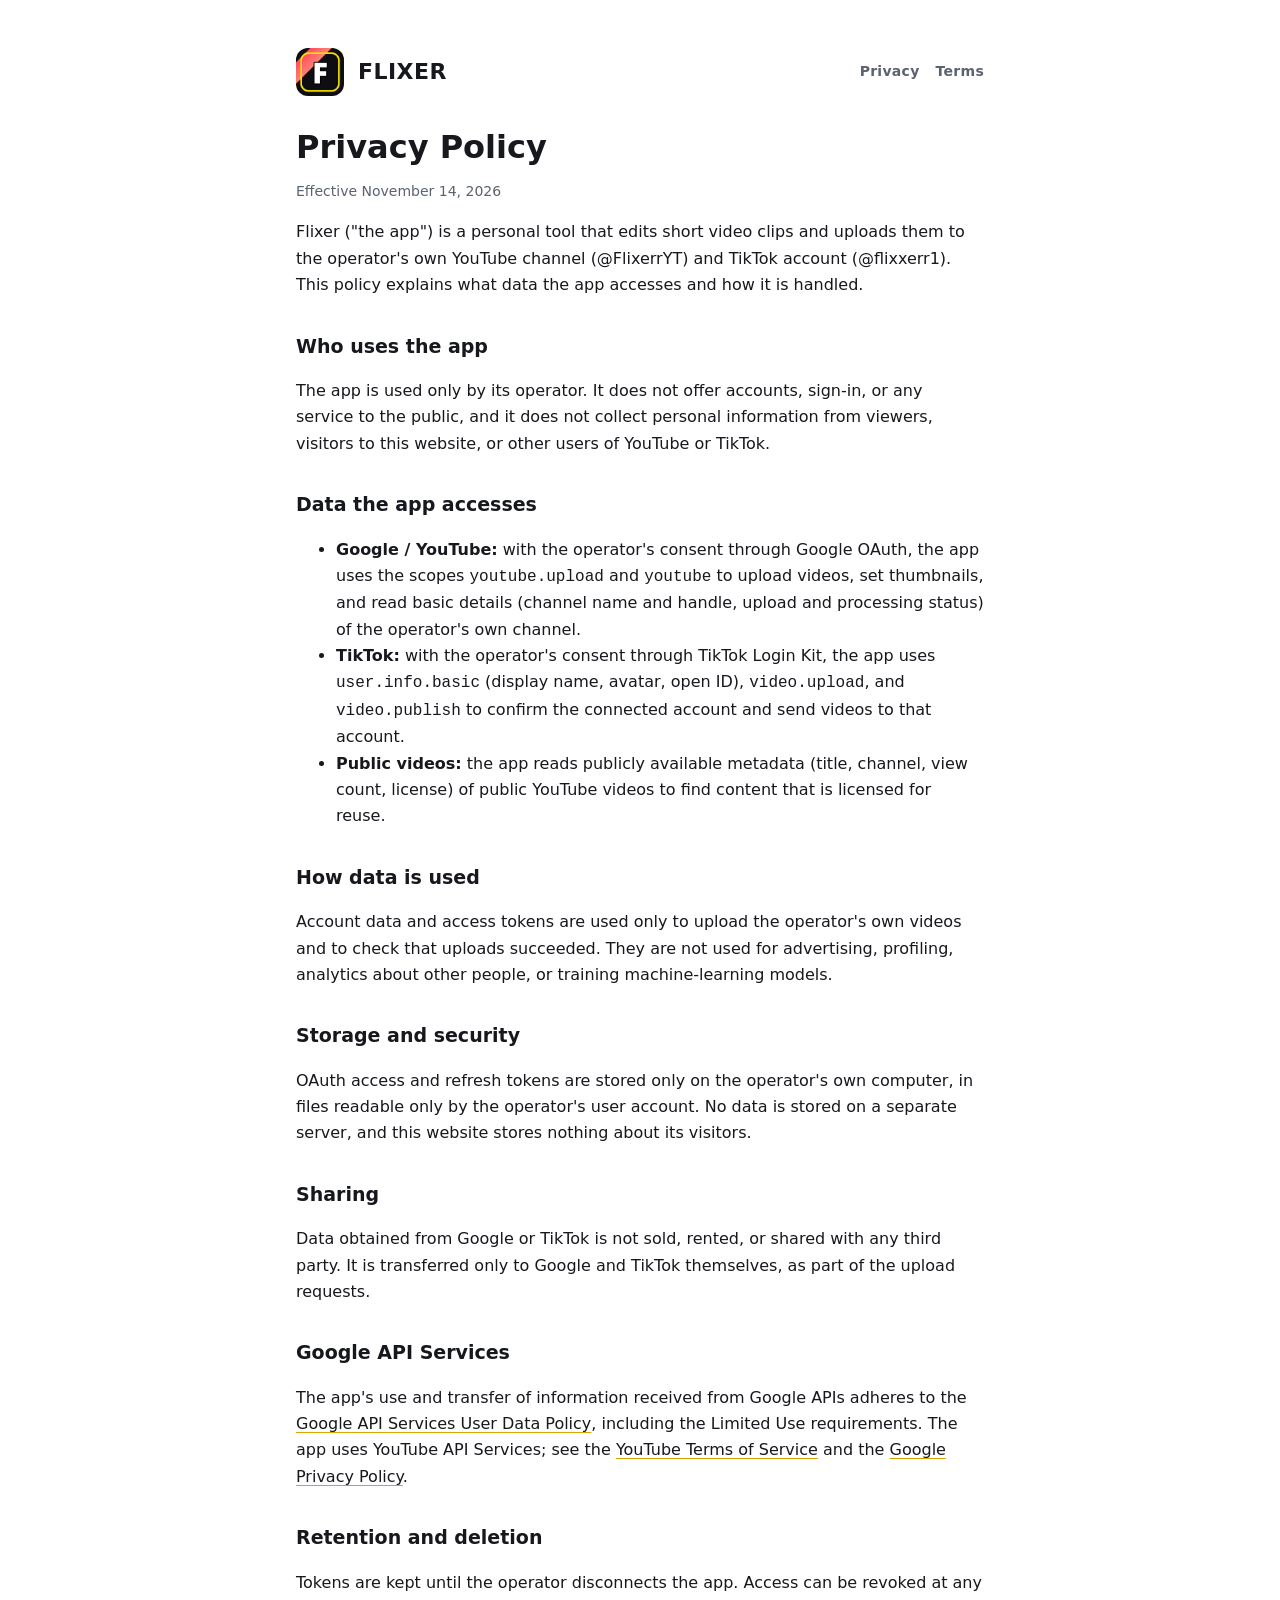
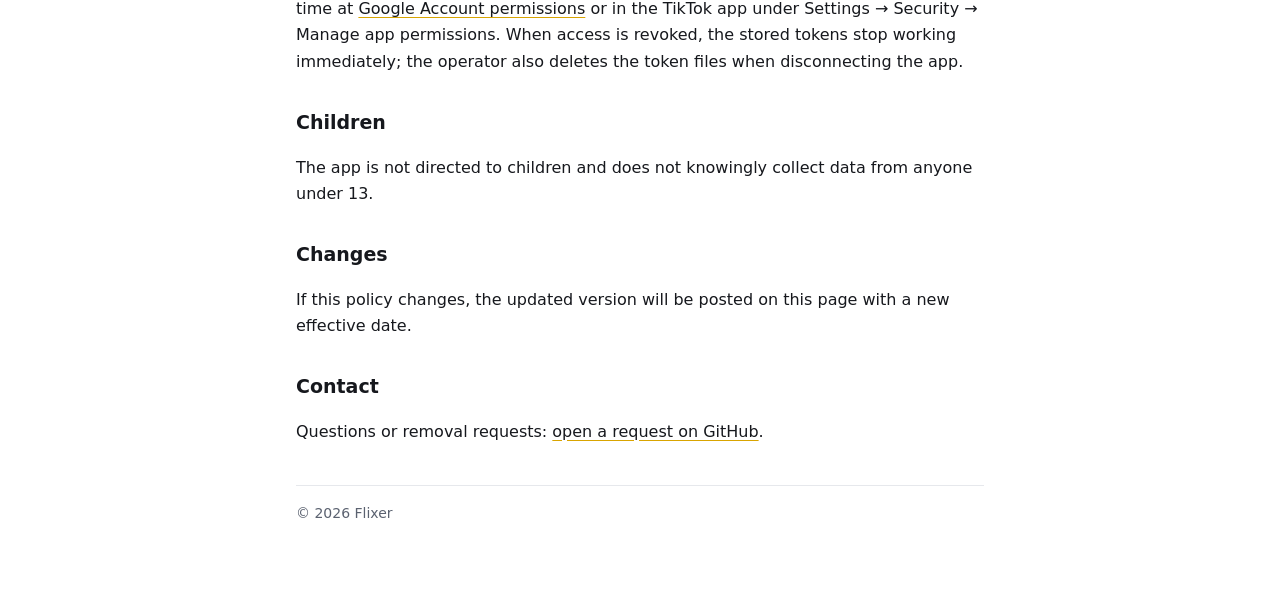
==== privacy.html @ b72991ff "Flixer home, privacy policy and terms Co-Authored-By: Claude Opus 5.5 <noreply@anthropic.com>" ====
<!doctype html>
<html lang="en">
<head>
<meta charset="utf-8">
<meta name="viewport" content="width=device-width, initial-scale=1">
<title>Flixer Privacy Policy</title>
<meta name="description" content="How the Flixer app handles data from YouTube and TikTok.">
<link rel="icon" href="icon.png">
<link rel="stylesheet" href="style.css">
</head>
<body>
<main>
  <header><img src="icon.png" alt=""><a href="./">FLIXER</a>
    <nav><a href="privacy.html">Privacy</a><a href="terms.html">Terms</a></nav></header>
  <h1>Privacy Policy</h1>
  <p class="muted">Effective November 14, 2026</p>

  <p>Flixer ("the app") is a personal tool that edits short video clips and uploads them to the operator's own YouTube channel (@FlixerrYT) and TikTok account (@flixxerr1). This policy explains what data the app accesses and how it is handled.</p>

  <h2>Who uses the app</h2>
  <p>The app is used only by its operator. It does not offer accounts, sign-in, or any service to the public, and it does not collect personal information from viewers, visitors to this website, or other users of YouTube or TikTok.</p>

  <h2>Data the app accesses</h2>
  <ul>
    <li><strong>Google / YouTube:</strong> with the operator's consent through Google OAuth, the app uses the scopes <code>youtube.upload</code> and <code>youtube</code> to upload videos, set thumbnails, and read basic details (channel name and handle, upload and processing status) of the operator's own channel.</li>
    <li><strong>TikTok:</strong> with the operator's consent through TikTok Login Kit, the app uses <code>user.info.basic</code> (display name, avatar, open ID), <code>video.upload</code>, and <code>video.publish</code> to confirm the connected account and send videos to that account.</li>
    <li><strong>Public videos:</strong> the app reads publicly available metadata (title, channel, view count, license) of public YouTube videos to find content that is licensed for reuse.</li>
  </ul>

  <h2>How data is used</h2>
  <p>Account data and access tokens are used only to upload the operator's own videos and to check that uploads succeeded. They are not used for advertising, profiling, analytics about other people, or training machine-learning models.</p>

  <h2>Storage and security</h2>
  <p>OAuth access and refresh tokens are stored only on the operator's own computer, in files readable only by the operator's user account. No data is stored on a separate server, and this website stores nothing about its visitors.</p>

  <h2>Sharing</h2>
  <p>Data obtained from Google or TikTok is not sold, rented, or shared with any third party. It is transferred only to Google and TikTok themselves, as part of the upload requests.</p>

  <h2>Google API Services</h2>
  <p>The app's use and transfer of information received from Google APIs adheres to the <a href="https://developers.google.com/terms/api-services-user-data-policy">Google API Services User Data Policy</a>, including the Limited Use requirements. The app uses YouTube API Services; see the <a href="https://www.youtube.com/t/terms">YouTube Terms of Service</a> and the <a href="https://policies.google.com/privacy">Google Privacy Policy</a>.</p>

  <h2>Retention and deletion</h2>
  <p>Tokens are kept until the operator disconnects the app. Access can be revoked at any time at <a href="https://myaccount.google.com/permissions">Google Account permissions</a> or in the TikTok app under Settings → Security → Manage app permissions. When access is revoked, the stored tokens stop working immediately; the operator also deletes the token files when disconnecting the app.</p>

  <h2>Children</h2>
  <p>The app is not directed to children and does not knowingly collect data from anyone under 13.</p>

  <h2>Changes</h2>
  <p>If this policy changes, the updated version will be posted on this page with a new effective date.</p>

  <h2>Contact</h2>
  <p>Questions or removal requests: <a href="https://github.com/T0RAA/flixer-site/issues/new">open a request on GitHub</a>.</p>
  <hr><p class="muted">© 2026 Flixer</p>
</main>
</body>
</html>
---- style.css ----
:root { --bg: #ffffff; --fg: #16181d; --muted: #5b6270; --accent: #d9a400; --line: #e6e8ec; }
@media (prefers-color-scheme: dark) { :root { --bg: #111317; --fg: #eceef2; --muted: #9aa1ad; --accent: #ffd60a; --line: #262a31; } }
* { box-sizing: border-box; }
body { margin: 0; background: var(--bg); color: var(--fg); font: 16px/1.65 "Noto Sans", system-ui, -apple-system, sans-serif; }
main { max-width: 720px; margin: 0 auto; padding: 48px 16px 80px; }
header { display: flex; align-items: center; gap: 14px; margin-bottom: 32px; }
header img { width: 48px; height: 48px; border-radius: 12px; }
header a { color: var(--fg); text-decoration: none; font-weight: 900; font-size: 22px; letter-spacing: .02em; }
nav { margin-left: auto; display: flex; gap: 16px; font-size: 14px; }
nav a { color: var(--muted); font-weight: 600; font-size: 14px; }
h1 { font-size: 32px; line-height: 1.2; margin: 0 0 8px; }
h2 { font-size: 19px; margin: 32px 0 8px; }
p, li { color: var(--fg); }
.muted { color: var(--muted); font-size: 14px; }
a { color: inherit; text-decoration-color: var(--accent); text-underline-offset: 3px; }
hr { border: 0; border-top: 1px solid var(--line); margin: 40px 0 16px; }
@media (max-width: 520px) { header { flex-wrap: wrap; } nav { margin-left: 0; width: 100%; } }
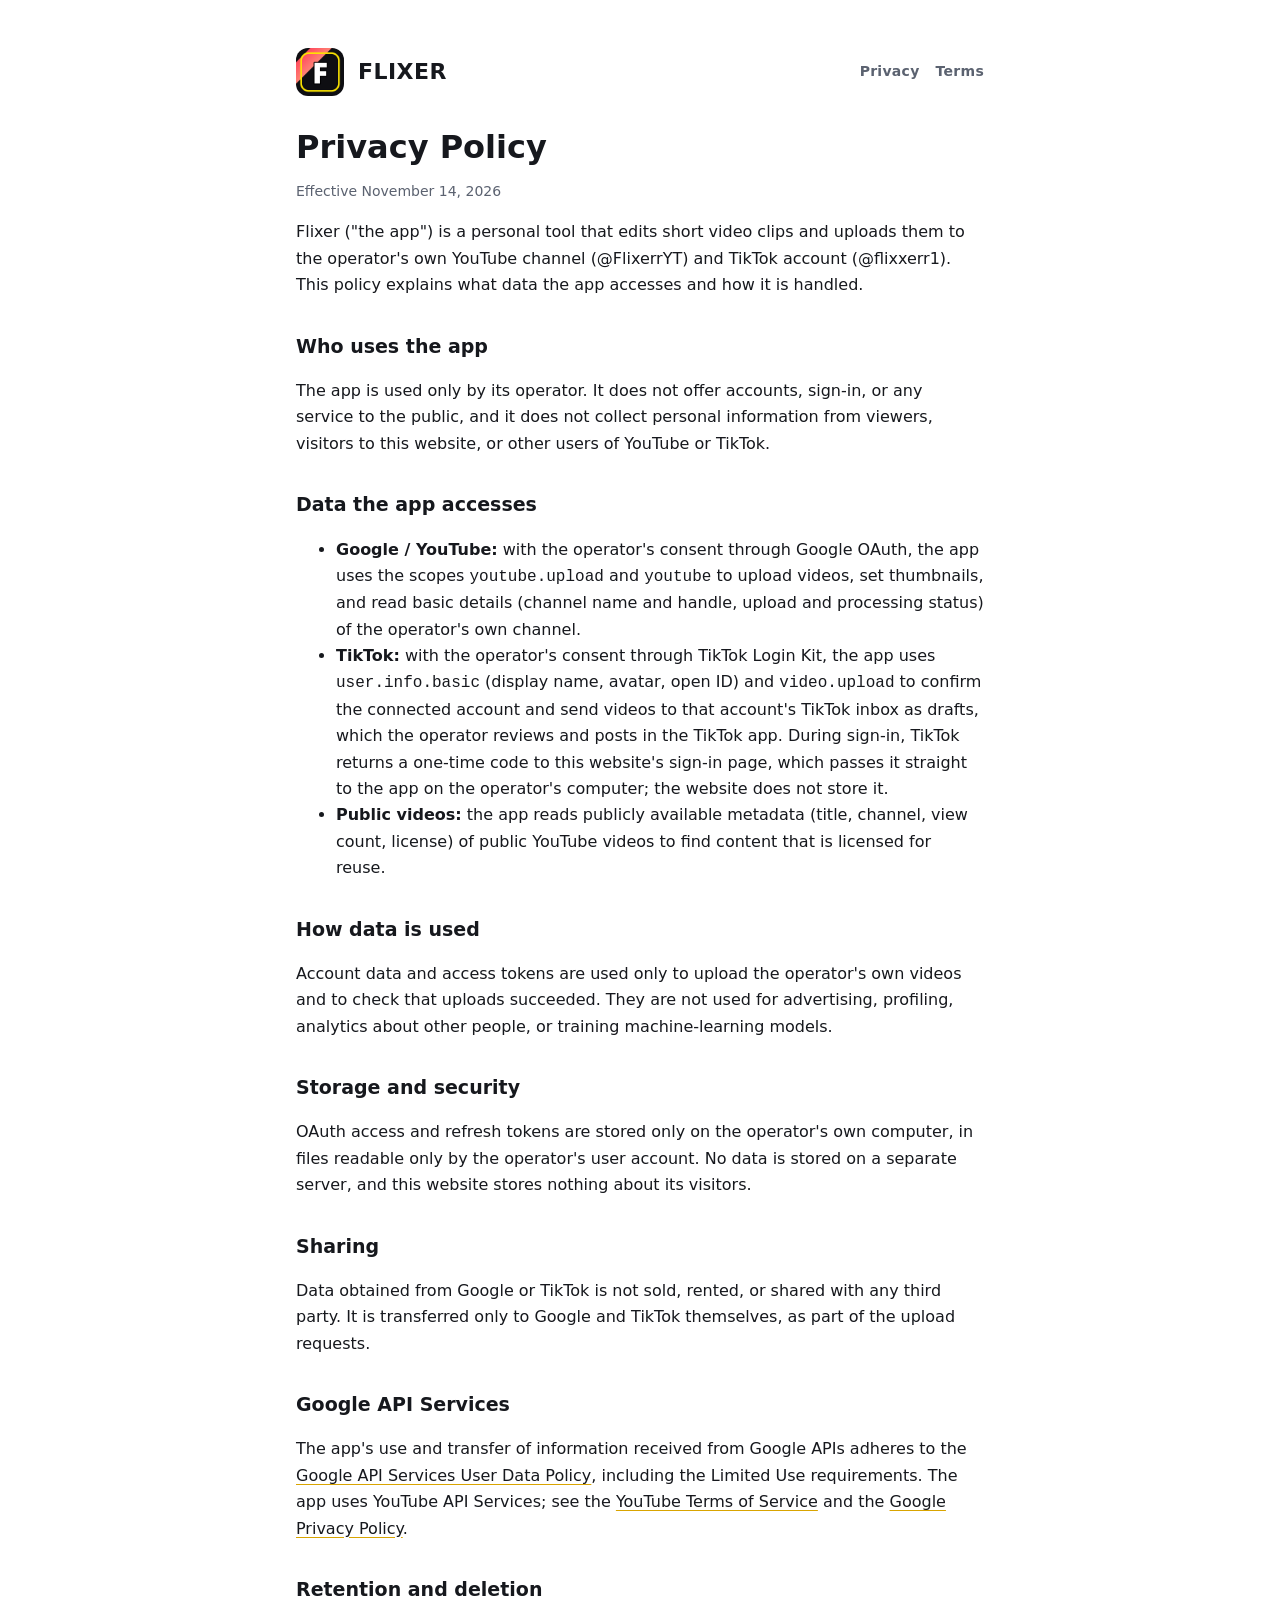
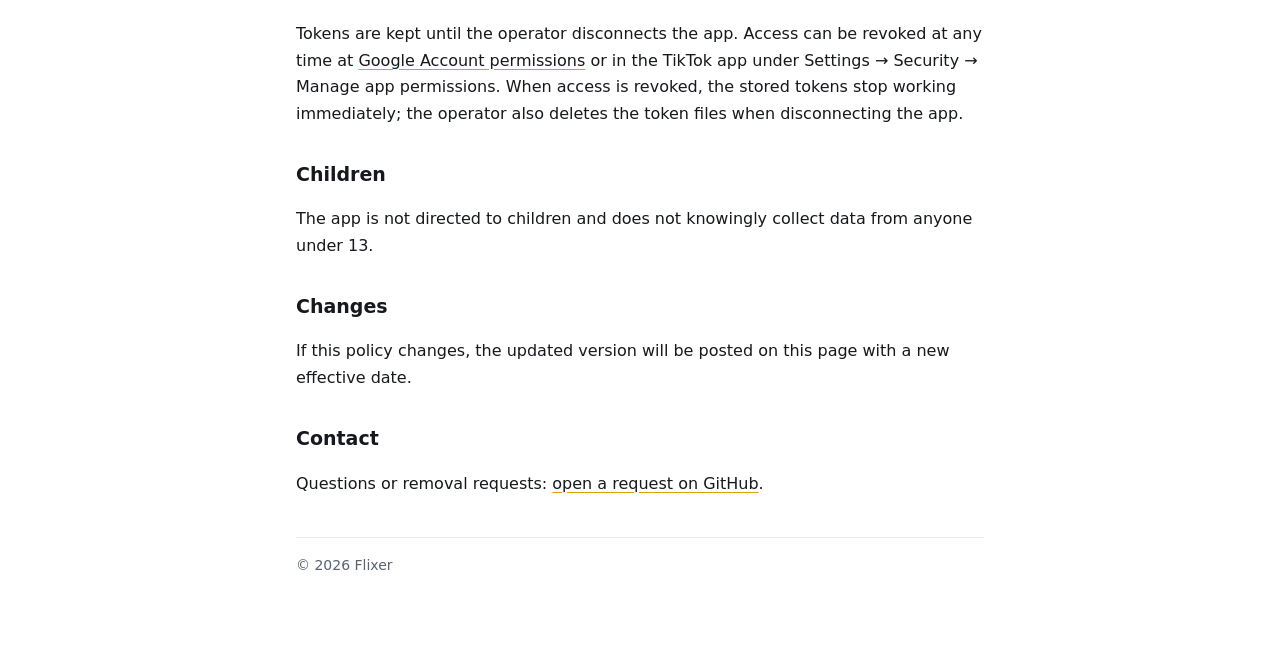
==== commit 0d7e8670: "Sign-in callback page; privacy: inbox-only TikTok scopes" ====
--- a/privacy.html
+++ b/privacy.html
@@ -23,7 +23,7 @@
   <h2>Data the app accesses</h2>
   <ul>
     <li><strong>Google / YouTube:</strong> with the operator's consent through Google OAuth, the app uses the scopes <code>youtube.upload</code> and <code>youtube</code> to upload videos, set thumbnails, and read basic details (channel name and handle, upload and processing status) of the operator's own channel.</li>
-    <li><strong>TikTok:</strong> with the operator's consent through TikTok Login Kit, the app uses <code>user.info.basic</code> (display name, avatar, open ID), <code>video.upload</code>, and <code>video.publish</code> to confirm the connected account and send videos to that account.</li>
+    <li><strong>TikTok:</strong> with the operator's consent through TikTok Login Kit, the app uses <code>user.info.basic</code> (display name, avatar, open ID) and <code>video.upload</code> to confirm the connected account and send videos to that account's TikTok inbox as drafts, which the operator reviews and posts in the TikTok app. During sign-in, TikTok returns a one-time code to this website's sign-in page, which passes it straight to the app on the operator's computer; the website does not store it.</li>
     <li><strong>Public videos:</strong> the app reads publicly available metadata (title, channel, view count, license) of public YouTube videos to find content that is licensed for reuse.</li>
   </ul>
 
